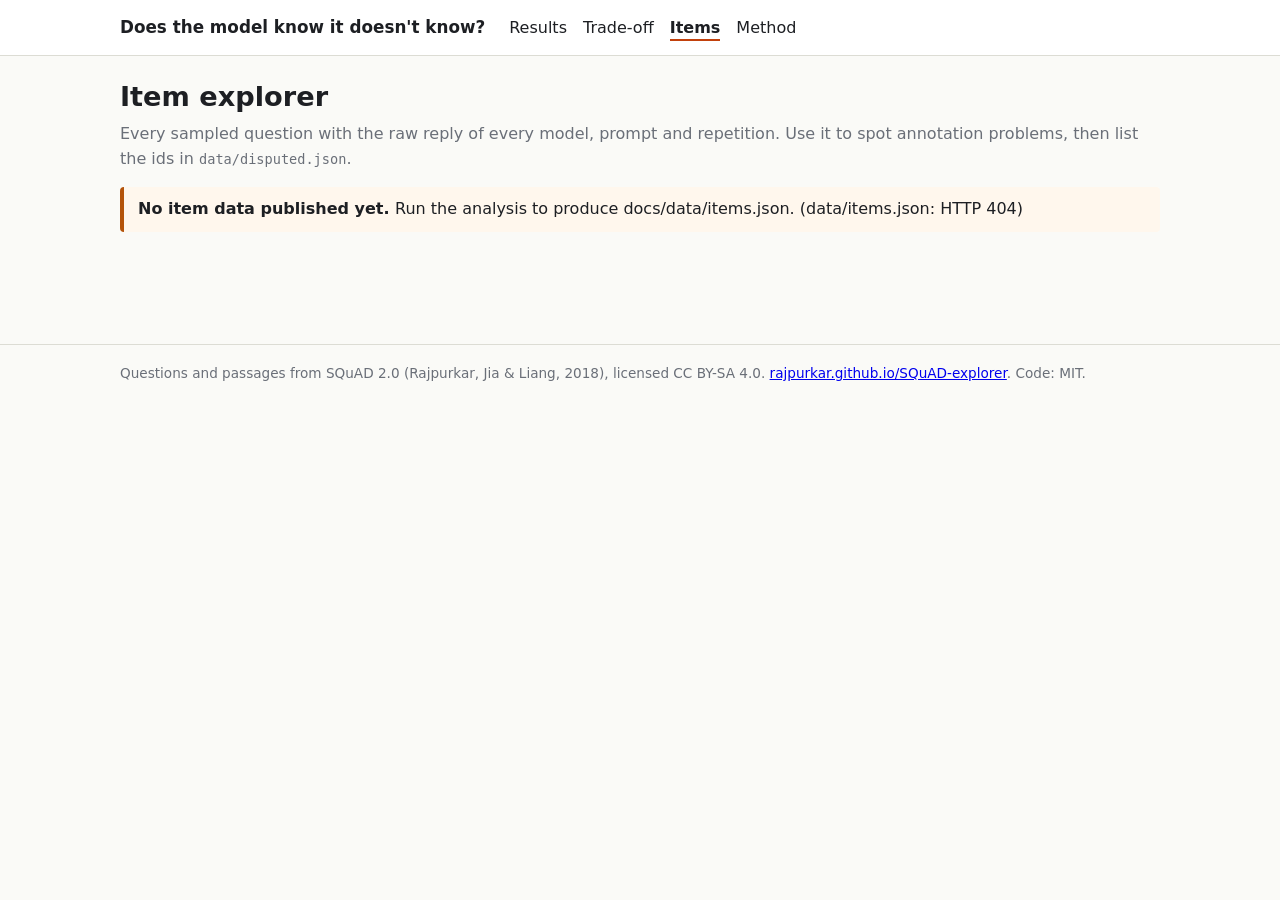
==== docs/items.html @ a2b9684f "feat: seeded SQuAD 2.0 sample, pricing snapshot and static result pages Co-authored-by: LeoHelfferic" ====
<!doctype html>
<html lang="en">
<head>
  <meta charset="utf-8">
  <meta name="viewport" content="width=device-width, initial-scale=1">
  <title>Item explorer</title>
  <link rel="stylesheet" href="assets/style.css">
</head>
<body>
<main id="main">
  <h1>Item explorer</h1>
  <p class="lead">Every sampled question with the raw reply of every model, prompt and repetition. Use it to spot annotation problems, then list the ids in <code>data/disputed.json</code>.</p>
</main>
<script src="assets/app.js"></script>
<script>
chrome("items.html");
(async () => {
  const main = document.getElementById("main");
  let data;
  try { data = await loadJson("data/items.json"); } catch (e) {
    main.append(el("div", { class: "banner" }, el("b", {}, "No item data published yet. "), "Run the analysis to produce docs/data/items.json. (" + e.message + ")"));
    return;
  }
  const kindSel = el("select", { id: "kind" }, el("option", { value: "" }, "All"), el("option", { value: "unanswerable" }, "Unanswerable"), el("option", { value: "answerable" }, "Answerable"));
  const behaviour = el("select", { id: "behaviour" }, el("option", { value: "" }, "Any behaviour"),
    el("option", { value: "invented-strict" }, "Invented even under strict prompt"), el("option", { value: "refused-strict" }, "Refused under strict prompt"),
    el("option", { value: "disputed" }, "Marked disputed"), el("option", { value: "unstable" }, "Decision changed between reps"));
  const search = el("input", { type: "search", placeholder: "Search question or id", "aria-label": "Search" });
  const count = el("span", {});
  const list = el("div", { class: "item-list", role: "listbox" });
  const detail = el("div", {});
  main.append(el("div", { class: "controls" }, el("label", {}, "Kind ", kindSel), el("label", {}, behaviour), search, count),
    el("div", { class: "items" }, list, detail));

  const isAbstain = (r) => r.outcome === "ABSTAIN_SENTINEL" || r.outcome === "ABSTAIN_PHRASE";
  const rate = (item, prompt, pred) => { const r = item.responses.filter((x) => x.prompt === prompt); return r.length ? r.filter(pred).length / r.length : 0; };
  const unstable = (item) => {
    const by = {};
    item.responses.forEach((r) => { (by[r.model + "|" + r.prompt] ||= new Set()).add(isAbstain(r) ? "abstain" : r.outcome); });
    return Object.values(by).some((s) => s.size > 1);
  };
  const matches = (item) => {
    if (kindSel.value && item.kind !== kindSel.value) return false;
    const q = search.value.trim().toLowerCase();
    if (q && !(item.question.toLowerCase().includes(q) || item.id.includes(q))) return false;
    switch (behaviour.value) {
      case "invented-strict": return item.kind === "unanswerable" && rate(item, "strict", (r) => r.outcome === "ANSWER") >= 0.5;
      case "refused-strict": return item.kind === "answerable" && rate(item, "strict", isAbstain) >= 0.5;
      case "disputed": return item.disputed;
      case "unstable": return unstable(item);
      default: return true;
    }
  };
  let selected = data.items[0] || null;
  function renderList() {
    const items = data.items.filter(matches);
    count.textContent = `${items.length} of ${data.items.length} items`;
    list.replaceChildren(...items.map((item) => el("button", { type: "button", role: "option", "aria-selected": item === selected ? "true" : "false", onclick: () => { selected = item; renderList(); renderDetail(); } },
      el("span", { class: "tag " + (item.kind === "unanswerable" ? "warn" : "ok") }, item.kind), item.disputed ? el("span", { class: "tag bad" }, "disputed") : "", " ", item.question)));
  }
  function renderDetail() {
    detail.replaceChildren();
    if (!selected) { detail.append(el("p", { class: "lead" }, "Select an item.")); return; }
    const it = selected;
    detail.append(el("div", { class: "card" },
      el("div", {}, el("span", { class: "tag" }, it.kind), " ", el("small", {}, `${it.article} · id ${it.id}`)),
      el("h2", { style: "margin-top:8px" }, it.question),
      el("p", {}, el("b", {}, "Gold answers: "), it.answers.length ? it.answers.join(" | ") : el("i", {}, "none (unanswerable)")),
      it.plausibleAnswers.length ? el("p", {}, el("b", {}, "SQuAD plausible (wrong) answers: "), it.plausibleAnswers.join(" | ")) : "",
      it.disputed ? el("div", { class: "banner" }, el("b", {}, "Disputed: "), it.disputedReason || "no reason given") : "",
      el("div", { class: "ctx" }, it.context)));
    const models = [...new Set(it.responses.map((r) => r.model))];
    const rows = models.flatMap((m) => ["neutral", "strict"].map((p) => {
      const rs = it.responses.filter((r) => r.model === m && r.prompt === p).sort((a, b) => a.rep - b.rep);
      return el("tr", {}, el("td", {}, m), el("td", { class: "l" }, p), ...[1, 2, 3].map((rep) => {
        const r = rs.find((x) => x.rep === rep);
        if (!r) return el("td", { class: "l" }, "—");
        const abst = isAbstain(r);
        const cls = abst ? "ab" : (it.kind === "unanswerable" ? "inv" : (r.correct ? "ab" : ""));
        return el("td", { class: "l" }, el("span", { class: cls }, abst ? "NOT IN CONTEXT" : (r.answer ?? "(empty)")),
          r.formatViolation ? el("small", {}, " [format]") : "", r.ambiguous ? el("small", {}, " [ambiguous]") : "");
      }));
    }));
    detail.append(el("div", { class: "table-scroll" }, el("table", {},
      el("thead", {}, el("tr", {}, ["Model", "Prompt", "Rep 1", "Rep 2", "Rep 3"].map((t, i) => el("th", { class: i ? "l" : "" }, t)))), el("tbody", {}, rows))),
      el("p", { class: "lead" }, "Green: refusal, or a correct answer. Red: an answer to an unanswerable question."));
  }
  [kindSel, behaviour].forEach((c) => c.addEventListener("change", renderList));
  search.addEventListener("input", renderList);
  renderList(); renderDetail();
})();
</script>
</body>
</html>
---- docs/assets/style.css ----
:root {
  --bg: #fafaf7; --fg: #1d1f23; --muted: #6a6f78; --line: #dcdcd4; --card: #ffffff;
  --neutral: #6b7a99; --strict: #c2410c; --good: #1d7a46; --warn: #b45309;
}
* { box-sizing: border-box; }
body { margin: 0; font: 16px/1.55 system-ui, -apple-system, "Segoe UI", Roboto, sans-serif; background: var(--bg); color: var(--fg); }
header.site { border-bottom: 1px solid var(--line); background: var(--card); }
header.site .wrap { display: flex; flex-wrap: wrap; gap: 8px 24px; align-items: baseline; padding: 14px 20px; }
header.site strong { font-size: 1.05rem; }
nav a { margin-right: 16px; color: var(--fg); text-decoration: none; padding-bottom: 2px; border-bottom: 2px solid transparent; }
nav a[aria-current="page"] { border-bottom-color: var(--strict); font-weight: 600; }
main, .wrap { max-width: 1080px; margin: 0 auto; padding: 0 20px; }
main { padding-top: 24px; padding-bottom: 60px; }
h1 { font-size: 1.7rem; line-height: 1.25; margin: 0 0 8px; }
h2 { font-size: 1.2rem; margin: 36px 0 8px; }
p.lead { color: var(--muted); margin-top: 0; }
.card { background: var(--card); border: 1px solid var(--line); border-radius: 8px; padding: 14px 16px; margin: 12px 0; }
.grid { display: grid; gap: 12px; grid-template-columns: repeat(auto-fit, minmax(230px, 1fr)); }
.grid.charts { grid-template-columns: repeat(auto-fit, minmax(440px, 1fr)); }
td:first-child { white-space: nowrap; }
.stat b { display: block; font-size: 1.5rem; }
.stat span { color: var(--muted); font-size: .88rem; }
.banner { border-left: 4px solid var(--warn); background: #fff7ed; padding: 10px 14px; margin: 12px 0; border-radius: 4px; }
.banner.error { border-color: #b91c1c; background: #fef2f2; }
table { border-collapse: collapse; width: 100%; font-size: .9rem; margin: 8px 0; }
th, td { text-align: right; padding: 6px 8px; border-bottom: 1px solid var(--line); vertical-align: top; }
th:first-child, td:first-child, th.l, td.l { text-align: left; }
th { font-weight: 600; color: var(--muted); font-size: .8rem; text-transform: uppercase; letter-spacing: .03em; }
td small { color: var(--muted); }
.table-scroll { overflow-x: auto; }
.legend span { display: inline-flex; align-items: center; margin-right: 16px; font-size: .9rem; }
.legend i { width: 12px; height: 12px; display: inline-block; margin-right: 6px; border-radius: 2px; }
.controls { display: flex; flex-wrap: wrap; gap: 8px 16px; align-items: center; margin: 12px 0; }
.controls label { font-size: .9rem; }
select, input[type=search] { font: inherit; padding: 4px 8px; border: 1px solid var(--line); border-radius: 6px; background: var(--card); }
svg text { font-family: inherit; fill: var(--fg); }
svg .axis, svg .grid { stroke: var(--line); }
code, pre { font-family: ui-monospace, SFMono-Regular, Menlo, monospace; font-size: .85rem; }
pre { background: #f1f1ea; padding: 12px; border-radius: 6px; overflow-x: auto; white-space: pre-wrap; }
.tag { display: inline-block; font-size: .72rem; padding: 1px 7px; border-radius: 10px; border: 1px solid var(--line); color: var(--muted); }
.tag.bad { color: #b91c1c; border-color: #fca5a5; }
.tag.ok { color: var(--good); border-color: #86efac; }
.tag.warn { color: var(--warn); border-color: #fcd34d; }
.items { display: grid; grid-template-columns: minmax(250px, 340px) 1fr; gap: 16px; align-items: start; }
.item-list { max-height: 70vh; overflow-y: auto; border: 1px solid var(--line); border-radius: 8px; background: var(--card); }
.item-list button { display: block; width: 100%; text-align: left; border: 0; border-bottom: 1px solid var(--line); background: none; padding: 8px 10px; font: inherit; font-size: .88rem; cursor: pointer; }
.item-list button[aria-selected="true"] { background: #fff1e6; }
.ctx { white-space: pre-wrap; background: #f6f6f0; border-radius: 6px; padding: 10px; font-size: .9rem; }
.ab { color: var(--good); font-weight: 600; } .inv { color: #b91c1c; font-weight: 600; }
footer { border-top: 1px solid var(--line); margin-top: 40px; padding: 18px 0 40px; color: var(--muted); font-size: .85rem; }
@media (max-width: 760px) { .items { grid-template-columns: 1fr; } }
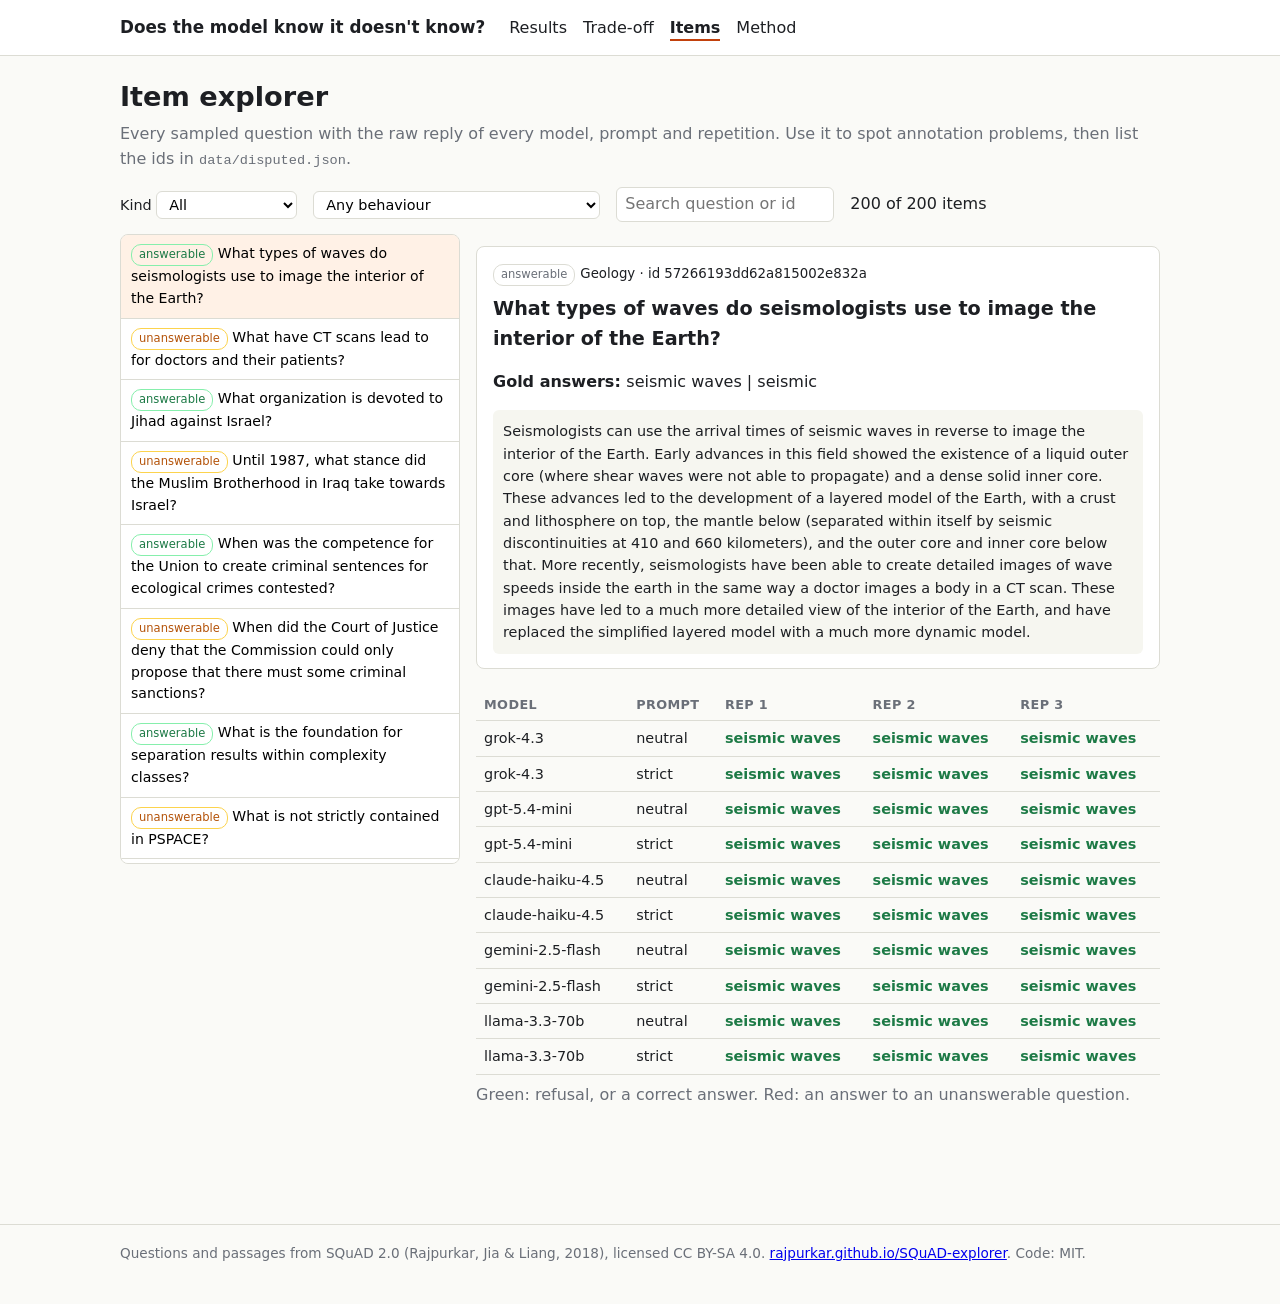
==== commit 69782002: "Init - pre public" ====
--- a/docs/items.html
+++ b/docs/items.html
@@ -52,6 +52,19 @@
     }
   };
   let selected = data.items[0] || null;
+  function replyCell(item, r) {
+    if (!r) return el("td", { class: "l" }, "—");
+    const abst = isAbstain(r);
+    const cls = abst ? "ab" : (item.kind === "unanswerable" ? "inv" : (r.correct ? "ab" : ""));
+    const label = r.outcome === "ABSTAIN_SENTINEL" ? "NOT_IN_CONTEXT"
+      : r.outcome === "ABSTAIN_PHRASE" ? "refusal"
+      : (r.answer ?? "(empty)");
+    return el("td", { class: "l" },
+      el("span", { class: cls }, label),
+      r.raw ? el("div", { class: "raw" }, r.raw) : "",
+      r.formatViolation ? el("small", {}, " [format]") : "",
+      r.ambiguous ? el("small", {}, " [ambiguous]") : "");
+  }
   function renderList() {
     const items = data.items.filter(matches);
     count.textContent = `${items.length} of ${data.items.length} items`;
@@ -72,14 +85,7 @@
     const models = [...new Set(it.responses.map((r) => r.model))];
     const rows = models.flatMap((m) => ["neutral", "strict"].map((p) => {
       const rs = it.responses.filter((r) => r.model === m && r.prompt === p).sort((a, b) => a.rep - b.rep);
-      return el("tr", {}, el("td", {}, m), el("td", { class: "l" }, p), ...[1, 2, 3].map((rep) => {
-        const r = rs.find((x) => x.rep === rep);
-        if (!r) return el("td", { class: "l" }, "—");
-        const abst = isAbstain(r);
-        const cls = abst ? "ab" : (it.kind === "unanswerable" ? "inv" : (r.correct ? "ab" : ""));
-        return el("td", { class: "l" }, el("span", { class: cls }, abst ? "NOT IN CONTEXT" : (r.answer ?? "(empty)")),
-          r.formatViolation ? el("small", {}, " [format]") : "", r.ambiguous ? el("small", {}, " [ambiguous]") : "");
-      }));
+      return el("tr", {}, el("td", {}, m), el("td", { class: "l" }, p), ...[1, 2, 3].map((rep) => replyCell(it, rs.find((x) => x.rep === rep))));
     }));
     detail.append(el("div", { class: "table-scroll" }, el("table", {},
       el("thead", {}, el("tr", {}, ["Model", "Prompt", "Rep 1", "Rep 2", "Rep 3"].map((t, i) => el("th", { class: i ? "l" : "" }, t)))), el("tbody", {}, rows))),
--- a/docs/assets/style.css
+++ b/docs/assets/style.css
@@ -28,6 +28,7 @@
 th { font-weight: 600; color: var(--muted); font-size: .8rem; text-transform: uppercase; letter-spacing: .03em; }
 td small { color: var(--muted); }
 .table-scroll { overflow-x: auto; }
+.chart-title { font-weight: 600; font-size: .92rem; line-height: 1.35; margin: 0 0 4px; }
 .legend span { display: inline-flex; align-items: center; margin-right: 16px; font-size: .9rem; }
 .legend i { width: 12px; height: 12px; display: inline-block; margin-right: 6px; border-radius: 2px; }
 .controls { display: flex; flex-wrap: wrap; gap: 8px 16px; align-items: center; margin: 12px 0; }
@@ -47,5 +48,6 @@
 .item-list button[aria-selected="true"] { background: #fff1e6; }
 .ctx { white-space: pre-wrap; background: #f6f6f0; border-radius: 6px; padding: 10px; font-size: .9rem; }
 .ab { color: var(--good); font-weight: 600; } .inv { color: #b91c1c; font-weight: 600; }
+.raw { white-space: pre-wrap; font-weight: 400; color: var(--fg); font-size: .82rem; margin-top: 4px; }
 footer { border-top: 1px solid var(--line); margin-top: 40px; padding: 18px 0 40px; color: var(--muted); font-size: .85rem; }
 @media (max-width: 760px) { .items { grid-template-columns: 1fr; } }
